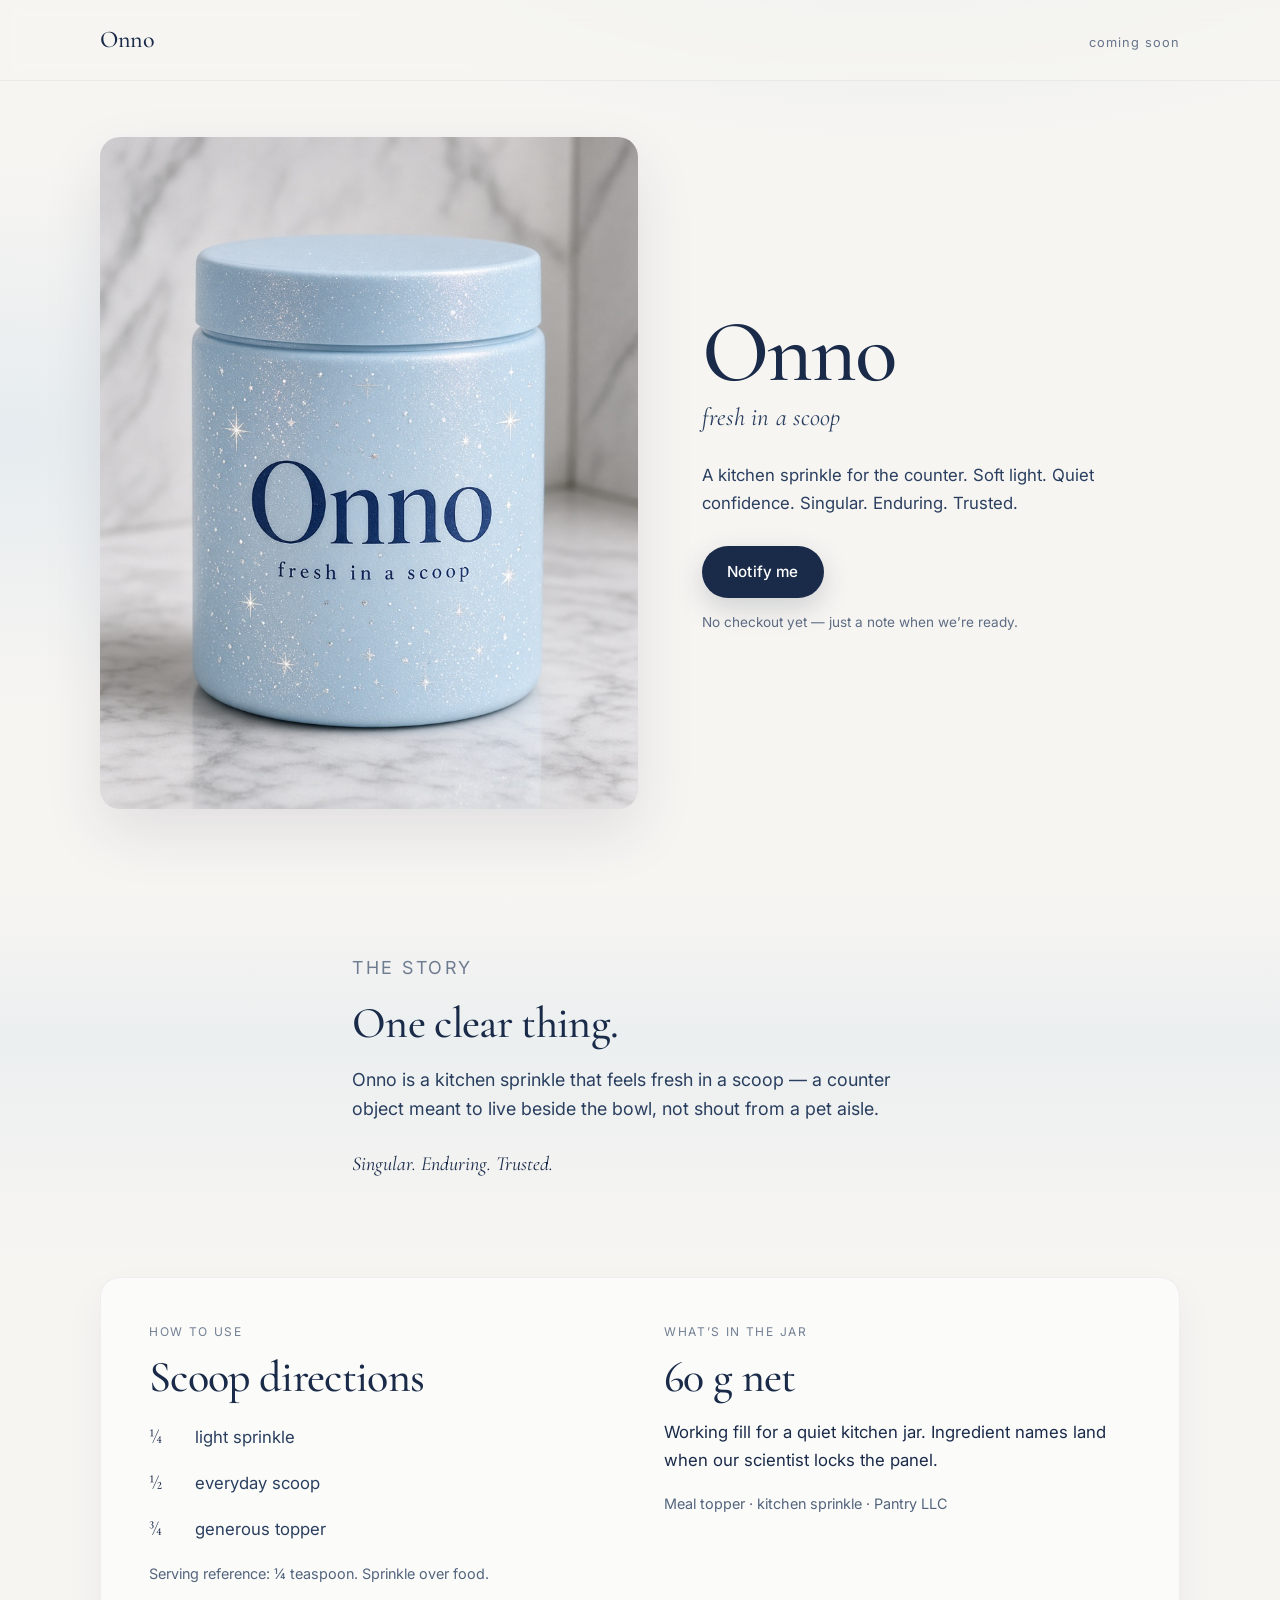
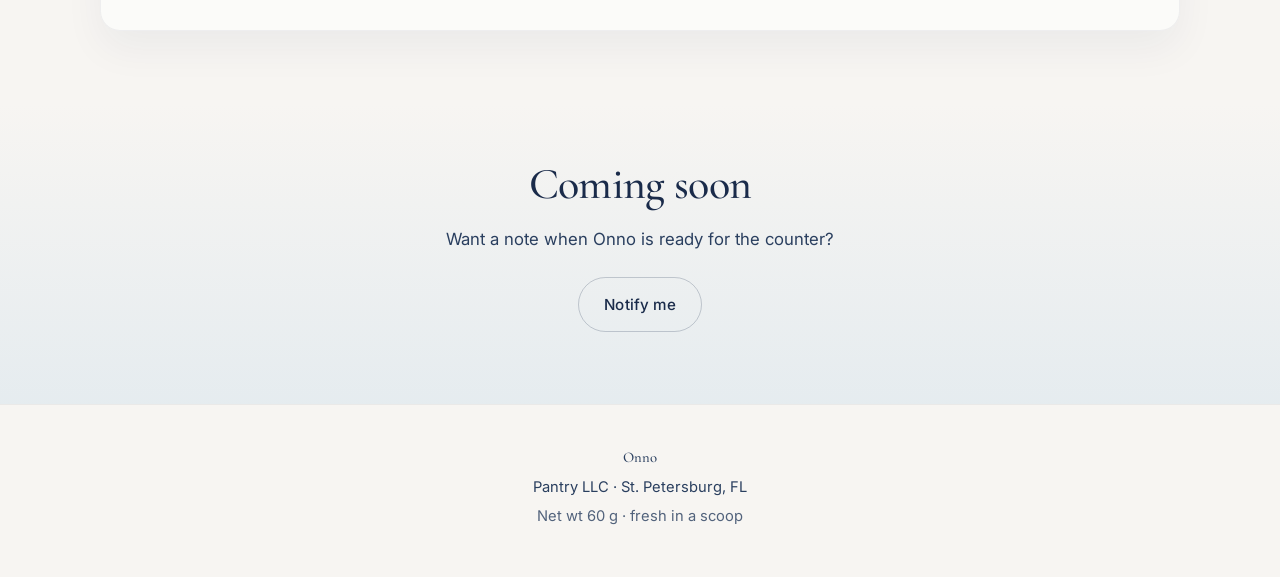
==== index.html @ 0cc2a836 "Onno public preview: glitter jar face, fresh in a scoop Static single-page brand site. No Shopify. G" ====
<!DOCTYPE html>
<html lang="en">
<head>
  <meta charset="utf-8" />
  <meta name="viewport" content="width=device-width, initial-scale=1" />
  <title>Onno — fresh in a scoop</title>
  <meta name="description" content="Onno is a kitchen sprinkle that feels fresh in a scoop. A counter object from Pantry LLC, St. Petersburg, FL. Singular. Enduring. Trusted." />
  <meta name="robots" content="index, follow" />
  <link rel="canonical" href="https://ngavelek.github.io/onno-pet-preview/" />

  <meta property="og:type" content="website" />
  <meta property="og:title" content="Onno" />
  <meta property="og:description" content="Fresh in a scoop. A kitchen sprinkle for the counter." />
  <meta property="og:image" content="https://ngavelek.github.io/onno-pet-preview/hero.jpg" />
  <meta property="og:url" content="https://ngavelek.github.io/onno-pet-preview/" />
  <meta property="og:site_name" content="Onno" />

  <meta name="twitter:card" content="summary_large_image" />
  <meta name="twitter:title" content="Onno" />
  <meta name="twitter:description" content="Fresh in a scoop." />
  <meta name="twitter:image" content="https://ngavelek.github.io/onno-pet-preview/hero.jpg" />

  <link rel="preconnect" href="https://fonts.googleapis.com" />
  <link rel="preconnect" href="https://fonts.gstatic.com" crossorigin />
  <link href="https://fonts.googleapis.com/css2?family=Cormorant+Garamond:ital,wght@0,400;0,500;0,600;1,400&family=Inter:wght@400;500&display=swap" rel="stylesheet" />
  <link rel="stylesheet" href="styles.css" />
  <link rel="icon" href="data:image/svg+xml,%3Csvg xmlns='http://www.w3.org/2000/svg' viewBox='0 0 32 32'%3E%3Ccircle cx='16' cy='16' r='16' fill='%23B8D4E8'/%3E%3Ctext x='16' y='21' text-anchor='middle' font-family='Georgia,serif' font-size='14' fill='%231A2B4A'%3EO%3C/text%3E%3C/svg%3E" />
</head>
<body>
  <a class="skip" href="#main">Skip to content</a>

  <header class="site-header">
    <div class="wrap header-inner">
      <p class="mark" aria-label="Onno">Onno</p>
      <p class="header-quiet">coming soon</p>
    </div>
  </header>

  <main id="main">
    <section class="hero" aria-label="Onno product">
      <div class="wrap hero-grid">
        <figure class="hero-figure">
          <img
            src="hero.jpg"
            width="900"
            height="1125"
            alt="Powder blue glitter jar of Onno with navy serif wordmark and the line fresh in a scoop"
            fetchpriority="high"
          />
        </figure>
        <div class="hero-copy">
          <h1 class="wordmark">Onno</h1>
          <p class="tagline">fresh in a scoop</p>
          <p class="lede">
            A kitchen sprinkle for the counter.
            Soft light. Quiet confidence.
            Singular. Enduring. Trusted.
          </p>
          <a class="cta" href="mailto:hello@onno.pet?subject=Notify%20me%20when%20Onno%20is%20ready">Notify me</a>
          <p class="cta-note">No checkout yet — just a note when we’re ready.</p>
        </div>
      </div>
    </section>

    <section class="story" aria-labelledby="story-heading">
      <div class="wrap narrow">
        <p class="eyebrow">The story</p>
        <h2 id="story-heading">One clear thing.</h2>
        <p>
          Onno is a kitchen sprinkle that feels fresh in a scoop —
          a counter object meant to live beside the bowl,
          not shout from a pet aisle.
        </p>
        <p class="feel">Singular. Enduring. Trusted.</p>
      </div>
    </section>

    <section class="details" aria-labelledby="details-heading">
      <div class="wrap details-grid">
        <div>
          <p class="eyebrow">How to use</p>
          <h2 id="details-heading">Scoop directions</h2>
          <ul class="scoop-list">
            <li><span class="frac">¼</span> light sprinkle</li>
            <li><span class="frac">½</span> everyday scoop</li>
            <li><span class="frac">¾</span> generous topper</li>
          </ul>
          <p class="fine">Serving reference: ¼ teaspoon. Sprinkle over food.</p>
        </div>
        <div>
          <p class="eyebrow">What’s in the jar</p>
          <h2>60&nbsp;g net</h2>
          <p>
            Working fill for a quiet kitchen jar.
            Ingredient names land when our scientist locks the panel.
          </p>
          <p class="fine">Meal topper · kitchen sprinkle · Pantry LLC</p>
        </div>
      </div>
    </section>

    <section class="notify" aria-labelledby="notify-heading">
      <div class="wrap narrow center">
        <h2 id="notify-heading">Coming soon</h2>
        <p>Want a note when Onno is ready for the counter?</p>
        <a class="cta cta-secondary" href="mailto:hello@onno.pet?subject=Notify%20me%20when%20Onno%20is%20ready">Notify me</a>
      </div>
    </section>
  </main>

  <footer class="site-footer">
    <div class="wrap footer-inner">
      <p class="mark-sm">Onno</p>
      <p>Pantry LLC · St. Petersburg, FL</p>
      <p class="fine">Net wt 60&nbsp;g · fresh in a scoop</p>
    </div>
  </footer>
</body>
</html>
---- styles.css ----
:root {
  --powder: #B8D4E8;
  --powder-deep: #9BC0D8;
  --powder-wash: #E8F1F7;
  --navy: #1A2B4A;
  --navy-soft: #2A3F5F;
  --warm: #F7F5F2;
  --warm-deep: #EDE9E3;
  --white: #FFFFFF;
  --serif: "Cormorant Garamond", "Times New Roman", Times, serif;
  --sans: Inter, system-ui, -apple-system, "Segoe UI", Roboto, sans-serif;
  --max: 1080px;
  --narrow: 36rem;
  --ease: cubic-bezier(0.22, 1, 0.36, 1);
}

*,
*::before,
*::after { box-sizing: border-box; }

html { scroll-behavior: smooth; }

body {
  margin: 0;
  font-family: var(--sans);
  font-size: 1.05rem;
  line-height: 1.65;
  color: var(--navy);
  background:
    radial-gradient(1200px 600px at 70% -10%, rgba(184, 212, 232, 0.55), transparent 60%),
    radial-gradient(900px 500px at 0% 20%, rgba(184, 212, 232, 0.28), transparent 55%),
    var(--warm);
  -webkit-font-smoothing: antialiased;
  text-rendering: optimizeLegibility;
}

img {
  max-width: 100%;
  height: auto;
  display: block;
}

a { color: var(--navy); }

.skip {
  position: absolute;
  left: -999px;
  top: 0;
  background: var(--navy);
  color: var(--white);
  padding: 0.5rem 1rem;
  z-index: 10;
}
.skip:focus { left: 0; }

.wrap {
  width: min(100% - 2.5rem, var(--max));
  margin-inline: auto;
}
.narrow { width: min(100% - 2.5rem, var(--narrow)); }
.center { text-align: center; }

.site-header {
  padding: 1.25rem 0;
  border-bottom: 1px solid rgba(26, 43, 74, 0.06);
  background: rgba(247, 245, 242, 0.72);
  backdrop-filter: blur(10px);
  position: sticky;
  top: 0;
  z-index: 5;
}
.header-inner {
  display: flex;
  align-items: baseline;
  justify-content: space-between;
  gap: 1rem;
}
.mark {
  margin: 0;
  font-family: var(--serif);
  font-size: 1.5rem;
  font-weight: 500;
  letter-spacing: 0.01em;
}
.header-quiet {
  margin: 0;
  font-size: 0.8rem;
  letter-spacing: 0.08em;
  text-transform: lowercase;
  color: var(--navy-soft);
  opacity: 0.7;
}

.hero {
  padding: 2.5rem 0 3.5rem;
}
.hero-grid {
  display: grid;
  gap: 2.25rem;
  align-items: center;
}
.hero-figure {
  margin: 0;
  border-radius: 1.25rem;
  overflow: hidden;
  background: var(--powder-wash);
  box-shadow:
    0 1px 0 rgba(255,255,255,0.7) inset,
    0 24px 60px rgba(26, 43, 74, 0.10);
}
.hero-figure img {
  width: 100%;
  aspect-ratio: 4 / 5;
  object-fit: cover;
  object-position: center;
}

.hero-copy { padding-block: 0.25rem; }

.wordmark {
  margin: 0 0 0.15rem;
  font-family: var(--serif);
  font-weight: 500;
  font-size: clamp(3.5rem, 12vw, 5.5rem);
  line-height: 0.95;
  letter-spacing: -0.02em;
  color: var(--navy);
}
.tagline {
  margin: 0 0 1.5rem;
  font-family: var(--serif);
  font-size: clamp(1.2rem, 3.5vw, 1.55rem);
  font-weight: 400;
  font-style: italic;
  color: var(--navy-soft);
  letter-spacing: 0.01em;
}
.lede {
  margin: 0 0 1.75rem;
  max-width: 28rem;
  color: var(--navy-soft);
  font-size: 1.05rem;
}

.cta {
  display: inline-flex;
  align-items: center;
  justify-content: center;
  min-height: 3rem;
  padding: 0.85rem 1.6rem;
  border-radius: 999px;
  background: var(--navy);
  color: var(--white);
  text-decoration: none;
  font-size: 0.95rem;
  font-weight: 500;
  letter-spacing: 0.01em;
  transition: transform 0.25s var(--ease), background 0.25s var(--ease), box-shadow 0.25s var(--ease);
  box-shadow: 0 10px 28px rgba(26, 43, 74, 0.18);
}
.cta:hover {
  background: var(--navy-soft);
  transform: translateY(-1px);
}
.cta:focus-visible {
  outline: 2px solid var(--powder-deep);
  outline-offset: 3px;
}
.cta-secondary {
  background: transparent;
  color: var(--navy);
  border: 1px solid rgba(26, 43, 74, 0.22);
  box-shadow: none;
}
.cta-secondary:hover {
  background: var(--powder-wash);
  color: var(--navy);
}
.cta-note {
  margin: 0.85rem 0 0;
  font-size: 0.85rem;
  color: var(--navy-soft);
  opacity: 0.75;
}

.story {
  padding: 4rem 0;
  background: linear-gradient(180deg, transparent, rgba(184, 212, 232, 0.18) 40%, transparent);
}
.eyebrow {
  margin: 0 0 0.65rem;
  font-size: 0.75rem;
  letter-spacing: 0.14em;
  text-transform: uppercase;
  color: var(--navy-soft);
  opacity: 0.65;
}
.story h2,
.details h2,
.notify h2 {
  margin: 0 0 1rem;
  font-family: var(--serif);
  font-weight: 500;
  font-size: clamp(2rem, 5vw, 2.75rem);
  line-height: 1.15;
  letter-spacing: -0.015em;
}
.story p {
  margin: 0 0 1rem;
  font-size: 1.12rem;
  color: var(--navy-soft);
}
.feel {
  margin-top: 1.5rem !important;
  font-family: var(--serif);
  font-style: italic;
  font-size: 1.25rem !important;
  color: var(--navy) !important;
}

.details {
  padding: 1rem 0 4.5rem;
}
.details-grid {
  display: grid;
  gap: 2.5rem;
  padding: 2rem;
  border-radius: 1.25rem;
  background: rgba(255, 255, 255, 0.55);
  border: 1px solid rgba(26, 43, 74, 0.06);
  box-shadow: 0 18px 40px rgba(26, 43, 74, 0.05);
}
.scoop-list {
  list-style: none;
  margin: 0 0 1rem;
  padding: 0;
  display: grid;
  gap: 0.65rem;
}
.scoop-list li {
  display: flex;
  align-items: baseline;
  gap: 0.85rem;
  font-size: 1.05rem;
  color: var(--navy-soft);
}
.frac {
  font-family: var(--serif);
  font-size: 1.35rem;
  color: var(--navy);
  min-width: 2rem;
}
.fine {
  margin: 0;
  font-size: 0.9rem;
  color: var(--navy-soft);
  opacity: 0.8;
}

.notify {
  padding: 3.5rem 0 4.5rem;
  background:
    linear-gradient(180deg, transparent, rgba(184, 212, 232, 0.28));
}
.notify p {
  margin: 0 0 1.5rem;
  color: var(--navy-soft);
}

.site-footer {
  padding: 2.5rem 0 3rem;
  border-top: 1px solid rgba(26, 43, 74, 0.06);
  background: var(--warm);
}
.footer-inner {
  display: grid;
  gap: 0.35rem;
  text-align: center;
}
.mark-sm {
  margin: 0 0 0.35rem;
  font-family: var(--serif);
  font-size: 1.35rem;
  font-weight: 500;
}
.site-footer p {
  margin: 0;
  font-size: 0.92rem;
  color: var(--navy-soft);
}

@media (min-width: 820px) {
  .hero {
    padding: 3.5rem 0 5rem;
  }
  .hero-grid {
    grid-template-columns: 1.05fr 0.95fr;
    gap: 3.5rem;
  }
  .details-grid {
    grid-template-columns: 1fr 1fr;
    gap: 3rem;
    padding: 2.75rem 3rem;
  }
  .hero-copy { padding-left: 0.5rem; }
}

@media (prefers-reduced-motion: reduce) {
  html { scroll-behavior: auto; }
  .cta { transition: none; }
}
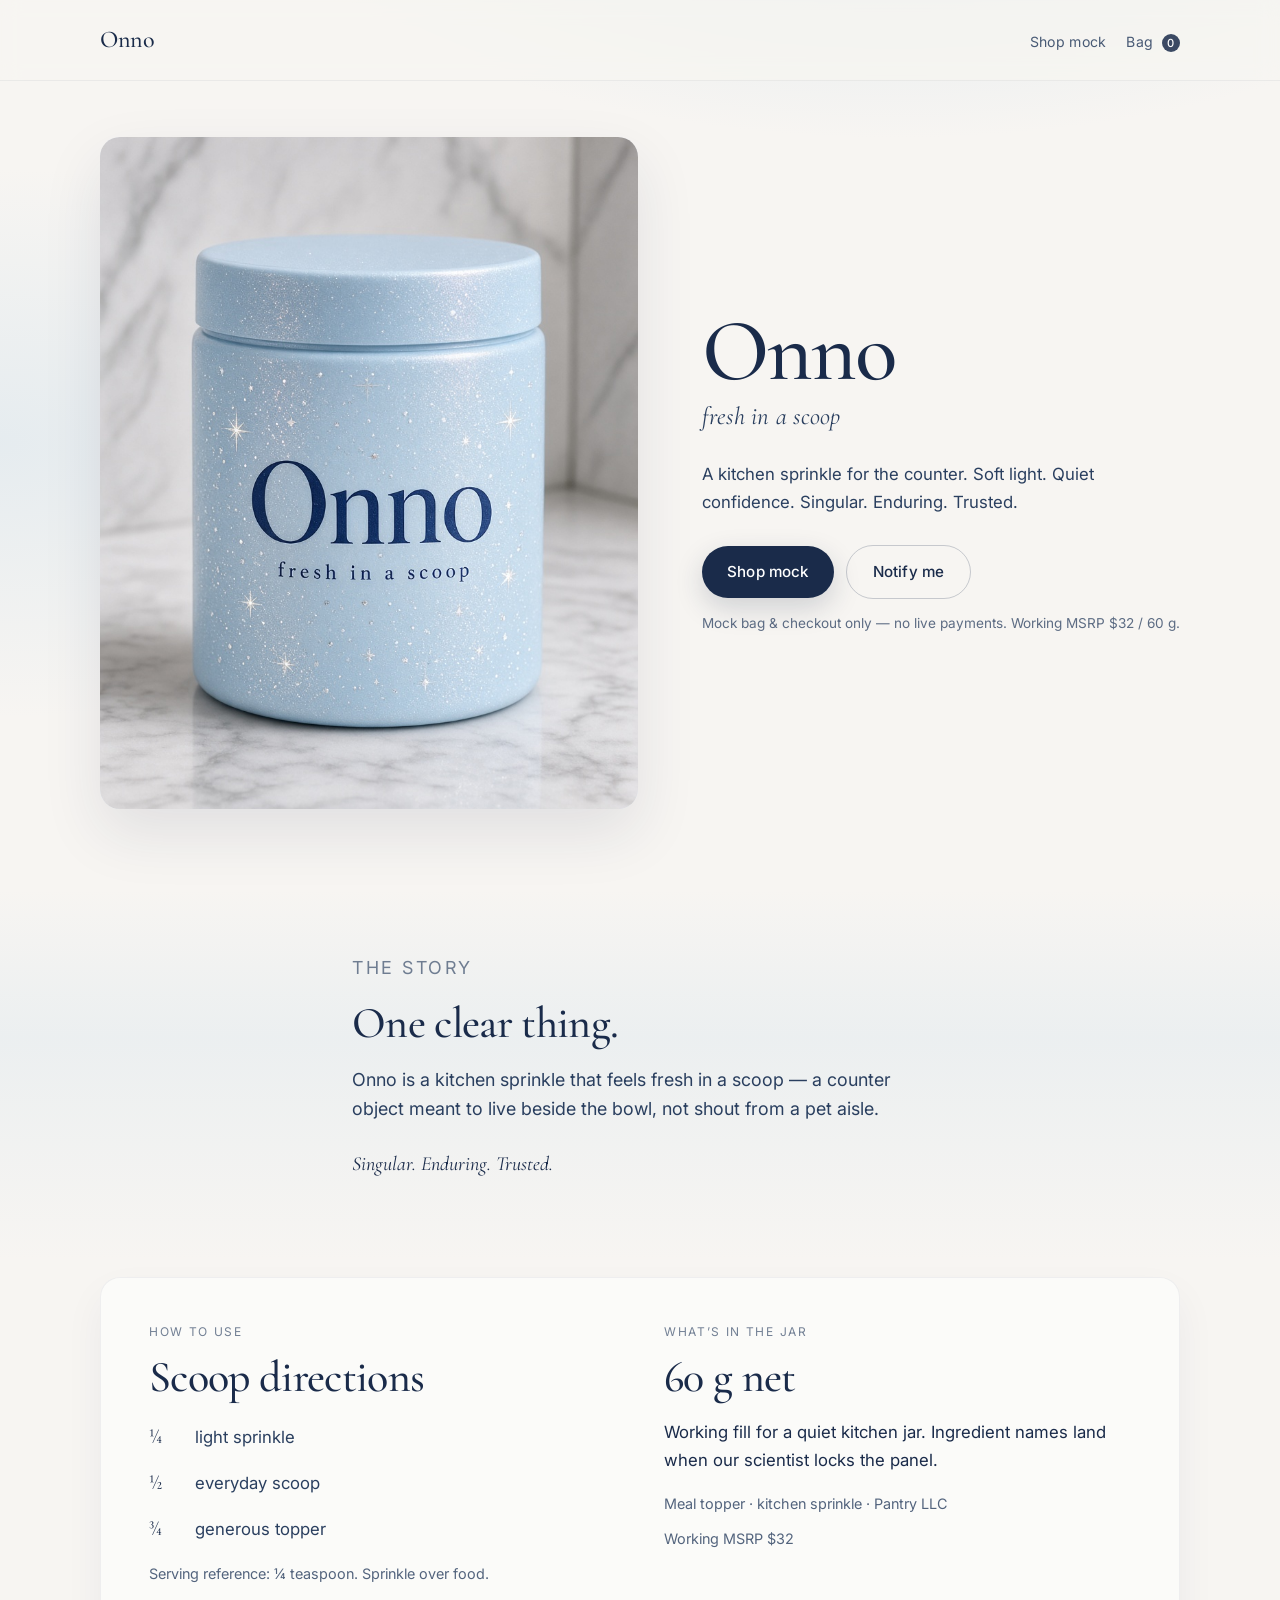
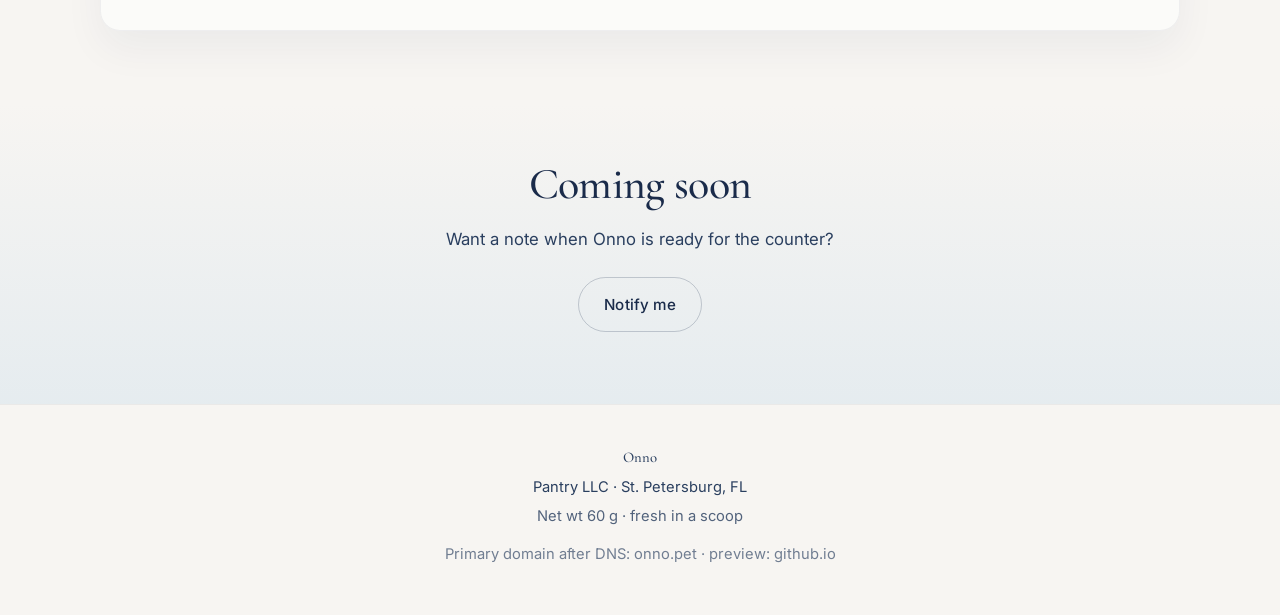
==== commit 023567c2: "Add mock storefront (PDP, bag, checkout, confirm) + CNAME onno.pet Static Shopify-style mock with lo" ====
--- a/index.html
+++ b/index.html
@@ -7,6 +7,7 @@
   <meta name="description" content="Onno is a kitchen sprinkle that feels fresh in a scoop. A counter object from Pantry LLC, St. Petersburg, FL. Singular. Enduring. Trusted." />
   <meta name="robots" content="index, follow" />
   <link rel="canonical" href="https://ngavelek.github.io/onno-pet-preview/" />
+  <!-- Primary domain after DNS: https://onno.pet/ — github.io remains until cutover. -->
 
   <meta property="og:type" content="website" />
   <meta property="og:title" content="Onno" />
@@ -31,8 +32,11 @@
 
   <header class="site-header">
     <div class="wrap header-inner">
-      <p class="mark" aria-label="Onno">Onno</p>
-      <p class="header-quiet">coming soon</p>
+      <a class="mark mark-link" href="index.html" aria-label="Onno home">Onno</a>
+      <nav class="header-nav" aria-label="Store">
+        <a href="product.html">Shop mock</a>
+        <a class="bag-link" href="cart.html">Bag <span class="bag-count" data-cart-count hidden>0</span></a>
+      </nav>
     </div>
   </header>
 
@@ -56,8 +60,11 @@
             Soft light. Quiet confidence.
             Singular. Enduring. Trusted.
           </p>
-          <a class="cta" href="mailto:hello@onno.pet?subject=Notify%20me%20when%20Onno%20is%20ready">Notify me</a>
-          <p class="cta-note">No checkout yet — just a note when we’re ready.</p>
+          <div class="hero-ctas">
+            <a class="cta" href="product.html">Shop mock</a>
+            <a class="cta cta-secondary" href="mailto:hello@onno.pet?subject=Notify%20me%20when%20Onno%20is%20ready">Notify me</a>
+          </div>
+          <p class="cta-note">Mock bag &amp; checkout only — no live payments. Working MSRP $32 / 60&nbsp;g.</p>
         </div>
       </div>
     </section>
@@ -95,6 +102,7 @@
             Ingredient names land when our scientist locks the panel.
           </p>
           <p class="fine">Meal topper · kitchen sprinkle · Pantry LLC</p>
+          <p class="fine" style="margin-top:0.75rem">Working MSRP $32</p>
         </div>
       </div>
     </section>
@@ -113,7 +121,10 @@
       <p class="mark-sm">Onno</p>
       <p>Pantry LLC · St. Petersburg, FL</p>
       <p class="fine">Net wt 60&nbsp;g · fresh in a scoop</p>
+      <p class="fine domain-note">Primary domain after DNS: onno.pet · preview: github.io</p>
     </div>
   </footer>
+
+  <script src="store.js"></script>
 </body>
 </html>
--- a/styles.css
+++ b/styles.css
@@ -309,3 +309,381 @@
   html { scroll-behavior: auto; }
   .cta { transition: none; }
 }
+
+/* —— Storefront mock extensions —— */
+.mark-link {
+  text-decoration: none;
+  color: inherit;
+}
+.mark-link:hover { opacity: 0.85; }
+
+.header-nav {
+  display: flex;
+  align-items: center;
+  gap: 1.25rem;
+  font-size: 0.88rem;
+  letter-spacing: 0.02em;
+}
+.header-nav a {
+  text-decoration: none;
+  color: var(--navy-soft);
+  opacity: 0.85;
+}
+.header-nav a:hover,
+.header-nav a[aria-current="page"] {
+  color: var(--navy);
+  opacity: 1;
+}
+.bag-link { position: relative; }
+.bag-count {
+  display: inline-flex;
+  align-items: center;
+  justify-content: center;
+  min-width: 1.15rem;
+  height: 1.15rem;
+  margin-left: 0.25rem;
+  padding: 0 0.3rem;
+  border-radius: 999px;
+  background: var(--navy);
+  color: var(--white);
+  font-size: 0.7rem;
+  font-weight: 500;
+}
+
+.mock-banner {
+  background: var(--navy);
+  color: var(--powder);
+  text-align: center;
+  font-size: 0.78rem;
+  letter-spacing: 0.06em;
+  text-transform: uppercase;
+  padding: 0.55rem 1rem;
+}
+
+.hero-ctas {
+  display: flex;
+  flex-wrap: wrap;
+  gap: 0.75rem;
+  align-items: center;
+}
+
+.wordmark-sm {
+  font-size: clamp(2.75rem, 8vw, 4rem);
+}
+.price {
+  margin: 0 0 1.25rem;
+  font-family: var(--serif);
+  font-size: 1.85rem;
+  font-weight: 500;
+  color: var(--navy);
+}
+.price-unit {
+  font-size: 1rem;
+  font-weight: 400;
+  color: var(--navy-soft);
+  font-family: var(--sans);
+}
+
+.pdp { padding: 2rem 0 4rem; }
+.pdp-grid {
+  display: grid;
+  gap: 2.25rem;
+  align-items: start;
+}
+.pdp-figure { position: sticky; top: 5rem; }
+.buy-row {
+  display: flex;
+  flex-wrap: wrap;
+  gap: 0.75rem;
+  align-items: flex-end;
+  margin-bottom: 0.5rem;
+}
+.qty-field {
+  display: grid;
+  gap: 0.35rem;
+  font-size: 0.8rem;
+  letter-spacing: 0.06em;
+  text-transform: uppercase;
+  color: var(--navy-soft);
+}
+.qty-field input,
+.field-block input {
+  font: inherit;
+  font-size: 1rem;
+  color: var(--navy);
+  background: var(--white);
+  border: 1px solid rgba(26, 43, 74, 0.18);
+  border-radius: 0.65rem;
+  padding: 0.65rem 0.85rem;
+  min-width: 4.5rem;
+  width: 5rem;
+}
+.qty-field input:focus,
+.field-block input:focus {
+  outline: 2px solid var(--powder-deep);
+  outline-offset: 2px;
+}
+.field-block input:disabled {
+  background: var(--warm-deep);
+  color: var(--navy-soft);
+  cursor: not-allowed;
+  opacity: 0.85;
+}
+.pdp-actions {
+  display: flex;
+  flex-wrap: wrap;
+  gap: 1rem;
+  align-items: center;
+  margin: 1.25rem 0 2rem;
+}
+.text-link {
+  font-size: 0.92rem;
+  color: var(--navy-soft);
+  text-underline-offset: 3px;
+}
+.scoop-notes { margin: 1.5rem 0; }
+.maker {
+  margin: 1.5rem 0 0;
+  font-size: 0.9rem;
+  color: var(--navy-soft);
+  opacity: 0.8;
+}
+.domain-note { margin-top: 0.5rem !important; opacity: 0.65; }
+
+.page-title {
+  margin: 0 0 1.25rem;
+  font-family: var(--serif);
+  font-weight: 500;
+  font-size: clamp(2rem, 5vw, 2.75rem);
+  letter-spacing: -0.015em;
+}
+.narrow-ish { width: min(100% - 2.5rem, 40rem); margin-inline: auto; }
+
+.cart-page,
+.checkout-page,
+.confirm-page { padding: 2.5rem 0 4.5rem; }
+
+.cart-empty {
+  text-align: center;
+  padding: 2rem 0 3rem;
+}
+.cart-empty p {
+  margin: 0 0 1.5rem;
+  color: var(--navy-soft);
+  font-size: 1.1rem;
+}
+
+.cart-lines {
+  list-style: none;
+  margin: 0 0 2rem;
+  padding: 0;
+  display: grid;
+  gap: 1.25rem;
+}
+.cart-line {
+  display: grid;
+  grid-template-columns: 80px 1fr;
+  gap: 1.15rem;
+  padding: 1rem;
+  border-radius: 1rem;
+  background: rgba(255, 255, 255, 0.6);
+  border: 1px solid rgba(26, 43, 74, 0.06);
+}
+.line-thumb {
+  border-radius: 0.65rem;
+  overflow: hidden;
+  background: var(--powder-wash);
+}
+.line-thumb img {
+  width: 100%;
+  aspect-ratio: 4 / 5;
+  object-fit: cover;
+}
+.line-name {
+  margin: 0 0 0.2rem;
+  font-family: var(--serif);
+  font-size: 1.35rem;
+  font-weight: 500;
+}
+.line-detail,
+.line-price {
+  margin: 0 0 0.35rem;
+  font-size: 0.9rem;
+  color: var(--navy-soft);
+}
+.qty-stepper {
+  display: inline-flex;
+  align-items: center;
+  gap: 0.5rem;
+  margin-top: 0.5rem;
+  border: 1px solid rgba(26, 43, 74, 0.15);
+  border-radius: 999px;
+  padding: 0.2rem;
+}
+.step {
+  width: 2rem;
+  height: 2rem;
+  border: none;
+  border-radius: 999px;
+  background: var(--powder-wash);
+  color: var(--navy);
+  font-size: 1.1rem;
+  cursor: pointer;
+  line-height: 1;
+}
+.step:hover { background: var(--powder); }
+.step-val {
+  min-width: 1.5rem;
+  text-align: center;
+  font-weight: 500;
+  font-size: 0.95rem;
+}
+
+.cart-summary {
+  padding: 1.5rem;
+  border-radius: 1.15rem;
+  background: rgba(255, 255, 255, 0.65);
+  border: 1px solid rgba(26, 43, 74, 0.06);
+}
+.summary-row {
+  display: flex;
+  justify-content: space-between;
+  align-items: baseline;
+  margin-bottom: 0.75rem;
+  font-size: 1.05rem;
+}
+.cta-block {
+  width: 100%;
+  margin-top: 1rem;
+  text-align: center;
+}
+.center-link {
+  display: block;
+  text-align: center;
+  margin-top: 1rem;
+}
+
+.checkout-grid {
+  display: grid;
+  gap: 2.5rem;
+  align-items: start;
+}
+.checkout-form { max-width: 32rem; }
+.mock-callout {
+  margin: 0 0 1.75rem;
+  padding: 0.85rem 1rem;
+  border-radius: 0.75rem;
+  background: var(--powder-wash);
+  border: 1px solid rgba(184, 212, 232, 0.8);
+  font-size: 0.92rem;
+  color: var(--navy-soft);
+}
+.field-block {
+  margin: 0 0 1.5rem;
+  padding: 0;
+  border: none;
+}
+.field-block legend {
+  font-family: var(--serif);
+  font-size: 1.35rem;
+  font-weight: 500;
+  margin-bottom: 0.85rem;
+  padding: 0;
+}
+.field-block label {
+  display: grid;
+  gap: 0.35rem;
+  margin-bottom: 0.85rem;
+  font-size: 0.85rem;
+  color: var(--navy-soft);
+}
+.field-block input { width: 100%; min-width: 0; }
+.field-row {
+  display: grid;
+  gap: 0.75rem;
+  grid-template-columns: 1fr;
+}
+.pay-placeholders {
+  display: flex;
+  flex-wrap: wrap;
+  gap: 0.65rem;
+  margin-bottom: 0.65rem;
+}
+.pay-chip {
+  display: inline-flex;
+  padding: 0.65rem 1.1rem;
+  border-radius: 0.65rem;
+  border: 1px dashed rgba(26, 43, 74, 0.22);
+  background: var(--warm-deep);
+  color: var(--navy-soft);
+  opacity: 0.55;
+  font-size: 0.9rem;
+  cursor: not-allowed;
+  user-select: none;
+}
+
+.order-summary {
+  padding: 1.5rem;
+  border-radius: 1.15rem;
+  background: rgba(255, 255, 255, 0.65);
+  border: 1px solid rgba(26, 43, 74, 0.06);
+  position: sticky;
+  top: 5rem;
+}
+.summary-heading {
+  margin: 0 0 1rem;
+  font-family: var(--serif);
+  font-size: 1.35rem;
+  font-weight: 500;
+}
+.summary-lines {
+  list-style: none;
+  margin: 0 0 1rem;
+  padding: 0;
+  display: grid;
+  gap: 0.85rem;
+}
+.summary-line {
+  display: grid;
+  grid-template-columns: 48px 1fr auto;
+  gap: 0.75rem;
+  align-items: center;
+}
+.summary-line img {
+  border-radius: 0.4rem;
+  background: var(--powder-wash);
+  aspect-ratio: 4 / 5;
+  object-fit: cover;
+}
+.summary-line .line-name { font-size: 1rem; }
+.total-row {
+  padding-top: 0.85rem;
+  border-top: 1px solid rgba(26, 43, 74, 0.08);
+  font-size: 1.1rem;
+}
+
+.confirm-page .center-lede {
+  margin-inline: auto;
+  max-width: 28rem;
+}
+.confirm-actions {
+  display: flex;
+  flex-wrap: wrap;
+  gap: 0.75rem;
+  justify-content: center;
+  margin-top: 1.75rem;
+}
+
+@media (min-width: 820px) {
+  .pdp-grid {
+    grid-template-columns: 1.05fr 0.95fr;
+    gap: 3.5rem;
+  }
+  .checkout-grid {
+    grid-template-columns: 1.2fr 0.8fr;
+    gap: 3rem;
+  }
+  .field-row {
+    grid-template-columns: 1.2fr 0.7fr 0.7fr;
+  }
+}
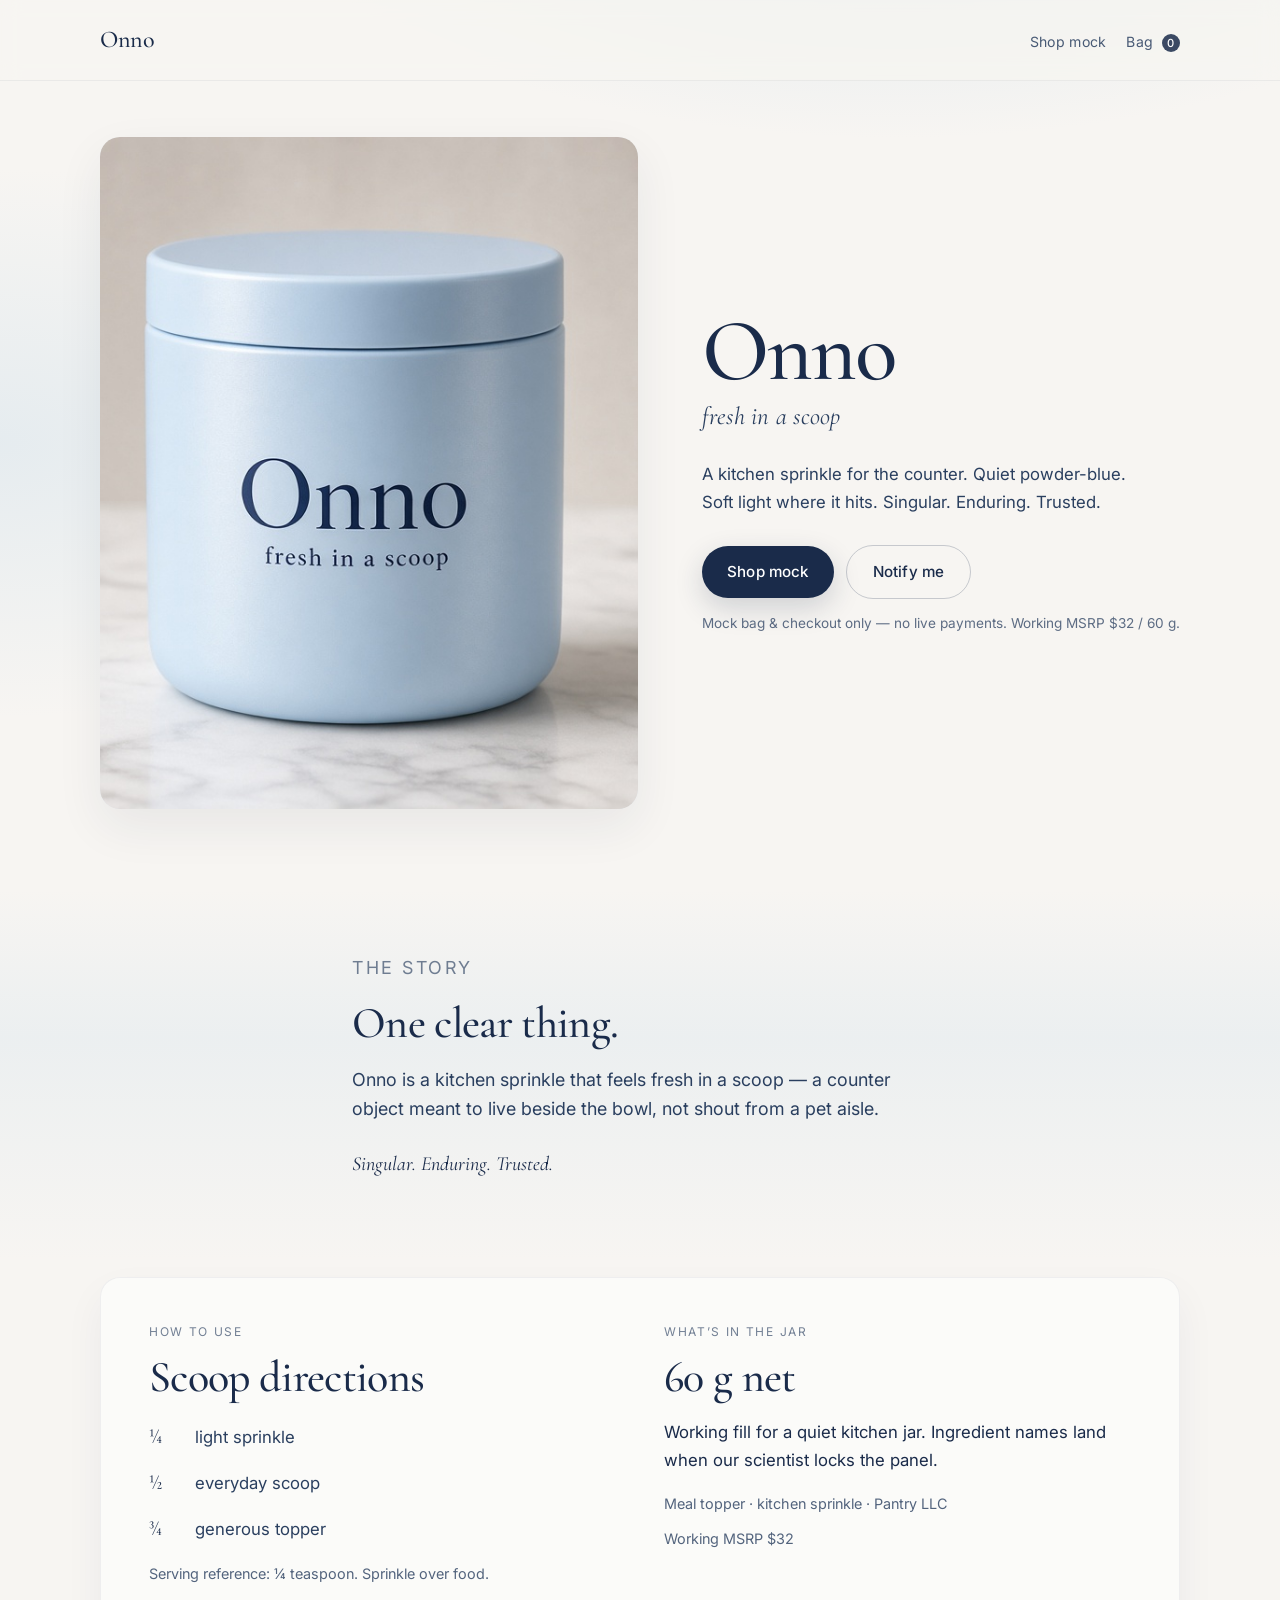
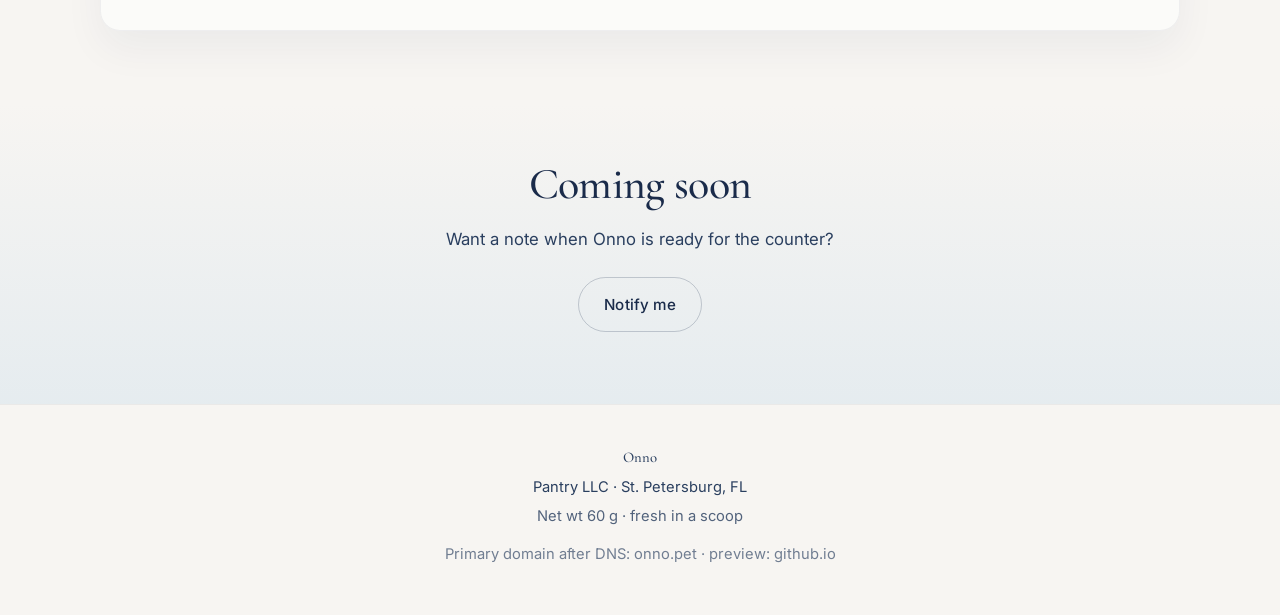
==== commit 0b1e6530: "Quiet powder-blue jar heroes — kill glitter language Swap hero/hero-alt to quiet satin jar mocks (#B" ====
--- a/index.html
+++ b/index.html
@@ -48,7 +48,7 @@
             src="hero.jpg"
             width="900"
             height="1125"
-            alt="Powder blue glitter jar of Onno with navy serif wordmark and the line fresh in a scoop"
+            alt="Quiet powder-blue jar of Onno with navy serif wordmark and the line fresh in a scoop — satin field, faint light-hit glint"
             fetchpriority="high"
           />
         </figure>
@@ -57,7 +57,7 @@
           <p class="tagline">fresh in a scoop</p>
           <p class="lede">
             A kitchen sprinkle for the counter.
-            Soft light. Quiet confidence.
+            Quiet powder-blue. Soft light where it hits.
             Singular. Enduring. Trusted.
           </p>
           <div class="hero-ctas">
--- a/styles.css
+++ b/styles.css
@@ -105,8 +105,8 @@
   overflow: hidden;
   background: var(--powder-wash);
   box-shadow:
-    0 1px 0 rgba(255,255,255,0.7) inset,
-    0 24px 60px rgba(26, 43, 74, 0.10);
+    0 1px 0 rgba(255,255,255,0.85) inset,
+    0 18px 48px rgba(26, 43, 74, 0.07);
 }
 .hero-figure img {
   width: 100%;
